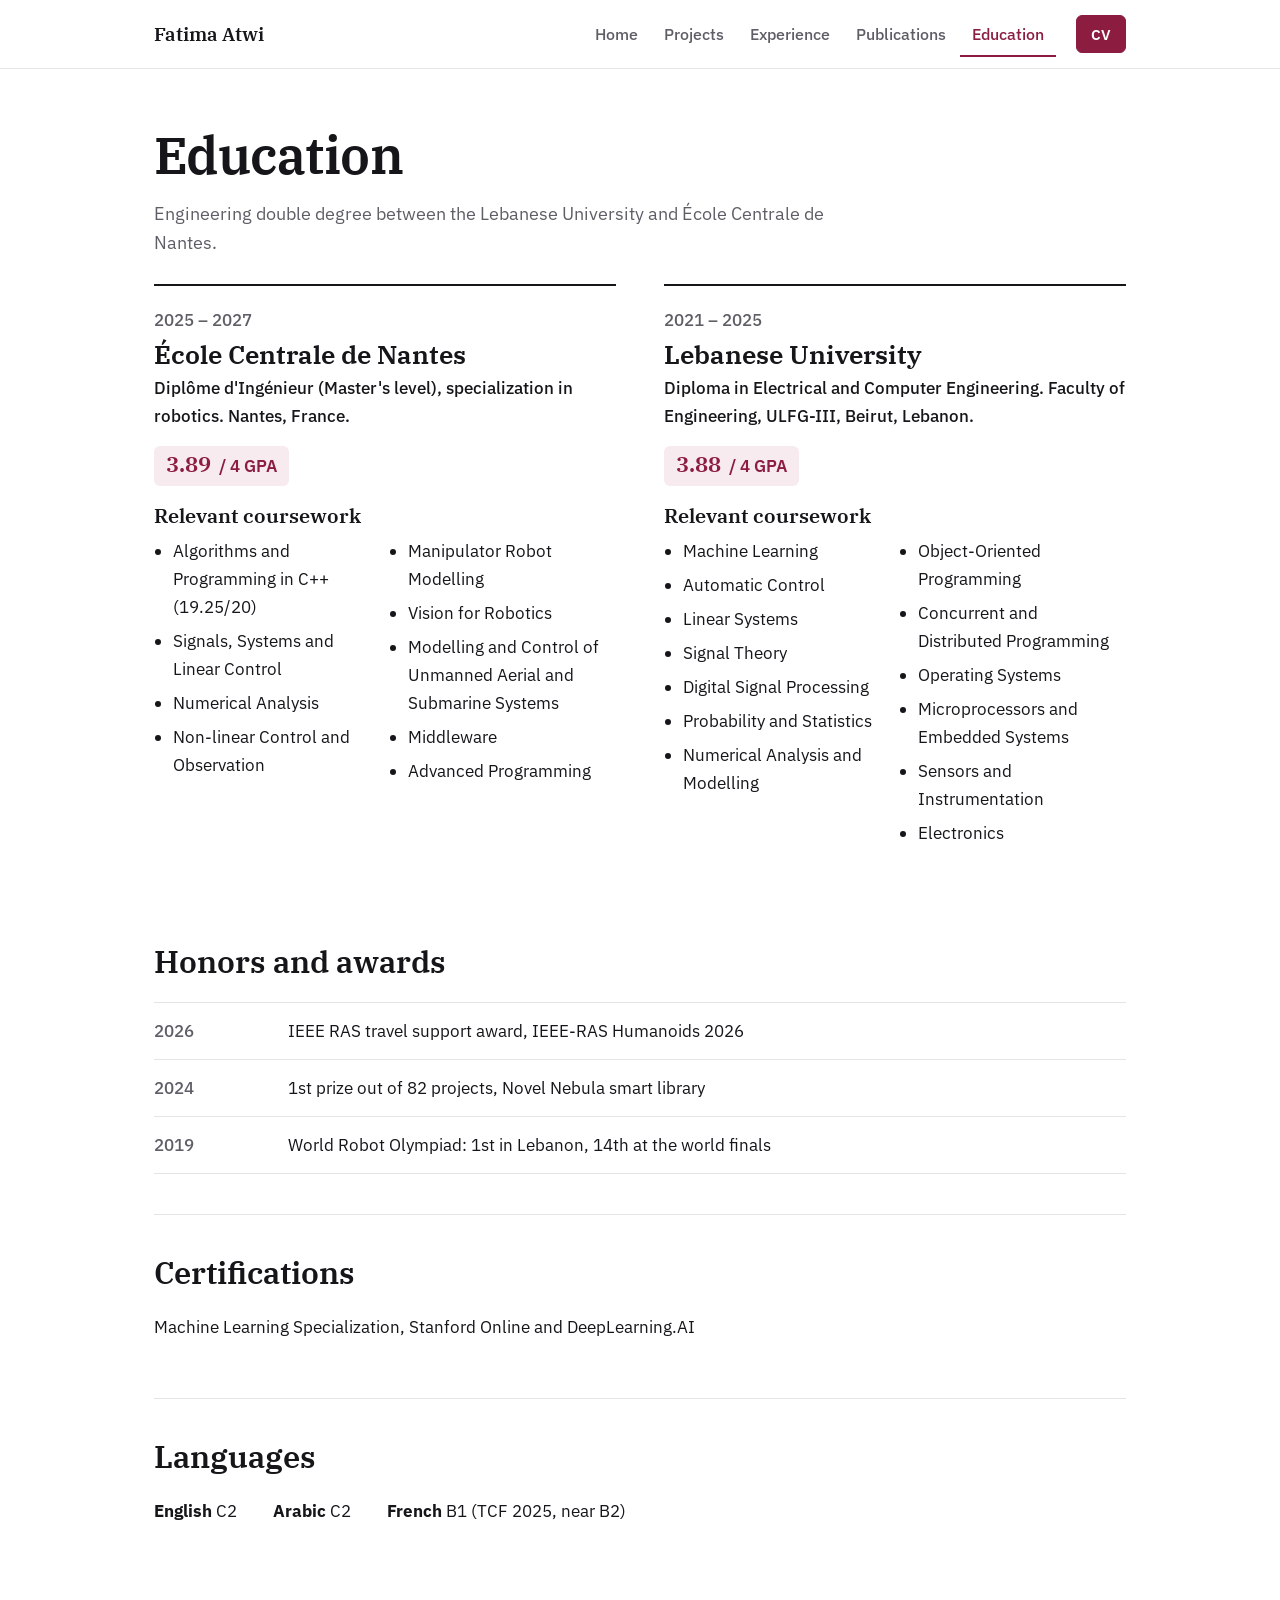
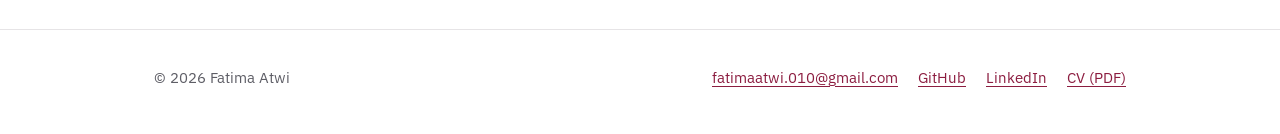
==== education.html @ 57fc87a9 "Portfolio website" ====
<!DOCTYPE html>
<html lang="en">
<head>
<meta charset="utf-8">
<meta name="viewport" content="width=device-width, initial-scale=1">
<title>Education | Fatima Atwi</title>
<meta name="description" content="Education and awards of Fatima Atwi: École Centrale de Nantes and the Lebanese University.">
<meta property="og:type" content="website">
<meta property="og:title" content="Education | Fatima Atwi">
<meta property="og:description" content="Education and awards of Fatima Atwi: École Centrale de Nantes and the Lebanese University.">
<meta property="og:url" content="https://fatima-at.github.io/education.html">
<meta property="og:image" content="https://fatima-at.github.io/assets/img/og-preview.jpg">
<meta name="twitter:card" content="summary_large_image">
<link rel="icon" href="assets/img/favicon.svg" type="image/svg+xml">
<link rel="preconnect" href="https://fonts.googleapis.com">
<link rel="preconnect" href="https://fonts.gstatic.com" crossorigin>
<link href="https://fonts.googleapis.com/css2?family=IBM+Plex+Sans:wght@400;500;600&family=IBM+Plex+Serif:wght@500;600&display=swap" rel="stylesheet">
<link rel="stylesheet" href="assets/css/style.css">
</head>
<body>
<header class="site-head">
  <div class="wrap">
    <a class="brand" href="index.html">Fatima Atwi</a>
    <nav class="nav" aria-label="Main"><a href="index.html">Home</a><a href="projects.html">Projects</a><a href="experience.html">Experience</a><a href="publications.html">Publications</a><a href="education.html" aria-current="page">Education</a></nav>
    <a class="btn btn-primary btn-small" href="assets/cv/Fatima_Atwi_CV.pdf" target="_blank" rel="noopener">CV</a>
  </div>
</header>
<main class="wrap">

<section class="page-head">
  <h1>Education</h1>
  <p>Engineering double degree between the Lebanese University and École Centrale de Nantes.</p>
</section>
<div class="edu">
  <article>
    <span class="when">2025 – 2027</span>
    <h2>École Centrale de Nantes</h2>
    <p class="degree">Diplôme d'Ingénieur (Master's level), specialization in robotics. Nantes, France.</p>
    <p class="gpa"><strong>3.89</strong> / 4 GPA</p>
    <h3>Relevant coursework</h3>
    <ul class="courses">
      <li>Algorithms and Programming in C++ (19.25/20)</li>
      <li>Signals, Systems and Linear Control</li>
      <li>Numerical Analysis</li>
      <li>Non-linear Control and Observation</li>
      <li>Manipulator Robot Modelling</li>
      <li>Vision for Robotics</li>
      <li>Modelling and Control of Unmanned Aerial and Submarine Systems</li>
      <li>Middleware</li>
      <li>Advanced Programming</li>
    </ul>
  </article>
  <article>
    <span class="when">2021 – 2025</span>
    <h2>Lebanese University</h2>
    <p class="degree">Diploma in Electrical and Computer Engineering. Faculty of Engineering, ULFG-III, Beirut, Lebanon.</p>
    <p class="gpa"><strong>3.88</strong> / 4 GPA</p>
    <h3>Relevant coursework</h3>
    <ul class="courses">
      <li>Machine Learning</li>
      <li>Automatic Control</li>
      <li>Linear Systems</li>
      <li>Signal Theory</li>
      <li>Digital Signal Processing</li>
      <li>Probability and Statistics</li>
      <li>Numerical Analysis and Modelling</li>
      <li>Object-Oriented Programming</li>
      <li>Concurrent and Distributed Programming</li>
      <li>Operating Systems</li>
      <li>Microprocessors and Embedded Systems</li>
      <li>Sensors and Instrumentation</li>
      <li>Electronics</li>
    </ul>
  </article>
</div>
<section class="block" style="margin-top:40px">
  <h2>Honors and awards</h2>
  <ul class="awards">
    <li><span class="year">2026</span><span>IEEE RAS travel support award, IEEE-RAS Humanoids 2026</span></li>
    <li><span class="year">2024</span><span>1st prize out of 82 projects, Novel Nebula smart library</span></li>
    <li><span class="year">2019</span><span>World Robot Olympiad: 1st in Lebanon, 14th at the world finals</span></li>
  </ul>
</section>
<section class="block">
  <h2>Certifications</h2>
  <p>Machine Learning Specialization, Stanford Online and DeepLearning.AI</p>
</section>
<section class="block">
  <h2>Languages</h2>
  <ul class="langs">
    <li><strong>English</strong> C2</li>
    <li><strong>Arabic</strong> C2</li>
    <li><strong>French</strong> B1 (TCF 2025, near B2)</li>
  </ul>
</section>

</main>
<footer class="site-foot">
  <div class="wrap">
    <span>&copy; <span id="year">2026</span> Fatima Atwi</span>
    <nav aria-label="Contact">
      <a data-link="email" data-link-item href="#"></a>
      <a data-link="github" data-link-item href="#">GitHub</a>
      <a data-link="linkedin" data-link-item href="#">LinkedIn</a>
      <a href="assets/cv/Fatima_Atwi_CV.pdf" target="_blank" rel="noopener">CV (PDF)</a>
    </nav>
  </div>
</footer>
<script src="assets/js/site.js"></script>
</body>
</html>
---- assets/css/style.css ----
/* Fatima Atwi, portfolio
   Palette: white ground, ink text, one burgundy accent.
   Type: IBM Plex Serif for headings, IBM Plex Sans for text. */

:root {
  --bg: #ffffff;
  --ink: #16161a;
  --muted: #5e5e66;
  --rule: #e6e4e6;
  --soft: #f7f5f6;
  --accent: #8c1d40;
  --accent-dark: #6f1633;
  --accent-soft: #f7ebef;
  --max: 1100px;
  --serif: "IBM Plex Serif", Georgia, "Times New Roman", serif;
  --sans: "IBM Plex Sans", system-ui, -apple-system, "Segoe UI", sans-serif;
}

* { box-sizing: border-box; min-width: 0; }
html { scroll-behavior: smooth; scroll-padding-top: 88px; }
body {
  margin: 0;
  background: var(--bg);
  color: var(--ink);
  font: 17px/1.65 var(--sans);
  -webkit-font-smoothing: antialiased;
  overflow-x: clip;
}
img, video, svg { max-width: 100%; display: block; }
a { color: var(--accent); text-decoration-thickness: 1px; text-underline-offset: 3px; }
a:hover { text-decoration-thickness: 2px; }
:focus-visible { outline: 2px solid var(--accent); outline-offset: 3px; border-radius: 4px; }
h1, h2, h3 { font-family: var(--serif); font-weight: 600; line-height: 1.15; margin: 0; text-wrap: balance; }
h1 { font-size: clamp(36px, 5vw, 52px); letter-spacing: -0.01em; }
h2 { font-size: clamp(25px, 3vw, 31px); }
h3 { font-size: 20px; }
p { margin: 0 0 1em; }
ul { margin: 0 0 1em; padding-left: 1.2em; }
li { margin-bottom: 0.35em; }
.wrap { max-width: var(--max); margin: 0 auto; padding-inline: max(5vw, 20px); }
.muted { color: var(--muted); }

/* Header */
.site-head { position: sticky; top: 0; z-index: 10; background: rgba(255, 255, 255, 0.96); border-bottom: 1px solid var(--rule); backdrop-filter: blur(6px); }
.site-head .wrap { display: flex; align-items: center; gap: 20px; min-height: 68px; }
.brand { font: 600 19px/1 var(--serif); color: var(--ink); text-decoration: none; margin-right: auto; white-space: nowrap; }
.nav { display: flex; gap: 2px; }
.nav a { flex: none; color: var(--muted); text-decoration: none; padding: 10px 12px; border-radius: 6px; font-weight: 500; font-size: 16px; white-space: nowrap; }
.nav a:hover { color: var(--ink); background: var(--soft); }
.nav a[aria-current="page"] { color: var(--accent); box-shadow: inset 0 -2px 0 var(--accent); border-radius: 0; }

/* Buttons */
.btn { display: inline-flex; align-items: center; justify-content: center; gap: 8px; min-height: 44px; padding: 0 20px; border-radius: 6px; border: 1.5px solid var(--accent); font: 600 16px/1 var(--sans); text-decoration: none; white-space: nowrap; cursor: pointer; }
.btn-primary { background: var(--accent); color: #fff; }
.btn-primary:hover { background: var(--accent-dark); border-color: var(--accent-dark); }
.btn-secondary { background: #fff; color: var(--accent); }
.btn-secondary:hover { background: var(--accent-soft); }
.btn-small { min-height: 38px; padding: 0 14px; font-size: 15px; }
.actions { display: flex; flex-wrap: wrap; gap: 12px; }

/* Page intro */
.page-head { padding: 56px 0 8px; }
.page-head p { font-size: 18px; color: var(--muted); max-width: 62ch; margin-top: 14px; }
section.block { padding: 40px 0; }
section.block + section.block { border-top: 1px solid var(--rule); }
.block > h2 { margin-bottom: 22px; }

/* Home hero */
.hero { display: grid; grid-template-columns: minmax(0, 1fr) minmax(0, 1.12fr); gap: 52px; align-items: center; padding: 64px 0 48px; }
.hero .role { font-size: 19px; color: var(--muted); margin: 14px 0 22px; }
.hero .lead { font-size: 18px; max-width: 50ch; }
.status { display: flex; align-items: baseline; gap: 10px; margin-top: 22px; font-weight: 500; }
.status::before { content: ""; flex: none; width: 9px; height: 9px; border-radius: 50%; background: var(--accent); transform: translateY(-1px); }

/* Media */
.media { background: var(--soft); border: 1px solid var(--rule); border-radius: 10px; overflow: hidden; }
.media video, .media img { width: 100%; height: auto; aspect-ratio: 3 / 2; object-fit: cover; background: #0e0e10; }
figure { margin: 0; }
figcaption { font-size: 14px; line-height: 1.5; color: var(--muted); margin-top: 10px; }
.fig-white img { background: #fff; padding: 14px; aspect-ratio: auto; object-fit: contain; }
figure.narrow { max-width: 560px; margin-inline: auto; }
.wide-fig, .prose + figure, .figrow + figure { margin-top: 28px; }

/* News */
.news { list-style: none; padding: 0; margin: 0; }
.news li { display: grid; grid-template-columns: 110px minmax(0, 1fr); gap: 20px; padding: 14px 0; border-top: 1px solid var(--rule); margin: 0; }
.news li:last-child { border-bottom: 1px solid var(--rule); }
.news time { color: var(--muted); font-weight: 500; white-space: nowrap; }

/* Project cards (home) */
.cards { display: grid; grid-template-columns: repeat(3, minmax(0, 1fr)); gap: 32px; }
.card { display: flex; flex-direction: column; gap: 12px; color: var(--ink); text-decoration: none; }
.card .media img { transition: transform 0.3s ease; }
.card:hover .media img { transform: scale(1.02); }
.card:hover h3 { color: var(--accent); }
.card p { color: var(--muted); font-size: 16px; margin: 0; }
.tags { display: flex; flex-wrap: wrap; gap: 6px; list-style: none; padding: 0; margin: 0; }
.tags li { font-size: 13px; font-weight: 500; color: var(--accent); background: var(--accent-soft); padding: 3px 9px; border-radius: 4px; margin: 0; }

/* Project rows (projects page) */
.proj-row { display: grid; grid-template-columns: minmax(0, 0.95fr) minmax(0, 1.05fr); gap: 40px; align-items: start; padding: 36px 0; border-top: 1px solid var(--rule); }
.proj-row:last-of-type { border-bottom: 1px solid var(--rule); }
.proj-row h3 { font-size: 23px; margin: 6px 0 12px; }
.proj-row h3 a { color: var(--ink); text-decoration: none; }
.proj-row h3 a:hover { color: var(--accent); }
.where { color: var(--muted); font-size: 15px; font-weight: 500; margin: 0; }
.proj-row .tags { margin: 14px 0 18px; }

.others { list-style: none; padding: 0; margin: 0; }
.others li { display: grid; grid-template-columns: 110px minmax(0, 1fr); gap: 24px; padding: 22px 0; border-top: 1px solid var(--rule); margin: 0; }
.others li:last-child { border-bottom: 1px solid var(--rule); }
.others .year { color: var(--muted); font-weight: 500; }
.others h3 { font-size: 19px; margin-bottom: 6px; }
.others p { margin: 0; color: var(--muted); }
.others .award { color: var(--accent); font-weight: 600; font-size: 15px; margin: 4px 0 6px; }
.others .media { margin-top: 14px; max-width: 520px; }

/* Project detail */
.crumbs { font-size: 15px; color: var(--muted); padding-top: 36px; }
.crumbs a { color: var(--muted); }
.detail-head { padding: 12px 0 0; }
.detail-head .summary { font-size: 19px; max-width: 64ch; margin-top: 16px; }
.meta { display: grid; grid-template-columns: repeat(4, minmax(0, 1fr)); gap: 20px; margin: 30px 0; padding: 18px 0; border-top: 1px solid var(--rule); border-bottom: 1px solid var(--rule); }
.meta dt { font-size: 13px; color: var(--muted); margin-bottom: 2px; }
.meta dd { margin: 0; font-size: 15px; font-weight: 500; }
.prose { max-width: 72ch; }
.prose h2 { margin: 48px 0 14px; }
.prose h3 { margin: 26px 0 8px; }
.figrow { display: grid; grid-template-columns: repeat(2, minmax(0, 1fr)); gap: 28px; margin: 28px 0; }
.wide-fig { margin: 32px 0; }
.results { display: grid; grid-template-columns: repeat(3, minmax(0, 1fr)); gap: 18px; margin: 22px 0 8px; list-style: none; padding: 0; }
.results li { border: 1px solid var(--rule); border-radius: 8px; padding: 16px 18px; margin: 0; }
.results strong { display: block; font: 600 26px/1.2 var(--serif); color: var(--accent); }
.results span { font-size: 15px; color: var(--muted); }
.next { display: flex; justify-content: space-between; gap: 20px; flex-wrap: wrap; padding: 30px 0 10px; margin-top: 48px; border-top: 1px solid var(--rule); font-weight: 500; }
.callout { background: var(--soft); border: 1px solid var(--rule); border-radius: 8px; padding: 16px 20px; margin: 22px 0; }

/* Experience */
.timeline { list-style: none; padding: 0; margin: 0; }
.timeline > li { display: grid; grid-template-columns: 170px minmax(0, 1fr); gap: 8px 36px; padding: 30px 0; border-top: 1px solid var(--rule); margin: 0; }
.timeline > li:last-child { border-bottom: 1px solid var(--rule); }
.timeline .when { color: var(--muted); font-weight: 500; white-space: nowrap; }
.timeline h3 { font-size: 22px; }
.timeline .org { font-weight: 500; margin: 4px 0 10px; }
.timeline ul { color: var(--ink); max-width: 70ch; }
.timeline .more { font-weight: 500; }

/* Publications */
.pub { border-top: 1px solid var(--rule); padding: 28px 0; }
.pub:last-of-type { border-bottom: 1px solid var(--rule); }
.pub .venue { font-weight: 600; color: var(--accent); font-size: 15px; margin-bottom: 6px; }
.pub h3 { font-size: 22px; line-height: 1.3; margin-bottom: 8px; }
.pub .authors { margin-bottom: 6px; }
.pub .actions { margin-top: 14px; }
.bib { display: none; margin-top: 14px; }
.bib.open { display: block; }
pre { background: var(--soft); border: 1px solid var(--rule); border-radius: 8px; padding: 16px; overflow-x: auto; font-size: 14px; line-height: 1.5; margin: 0 0 10px; }

/* Education */
.edu { display: grid; grid-template-columns: repeat(2, minmax(0, 1fr)); gap: 48px; }
.edu article { border-top: 2px solid var(--ink); padding-top: 20px; }
.edu .when { color: var(--muted); font-weight: 500; }
.edu h2 { font-size: 26px; margin: 6px 0 4px; }
.edu .degree { font-weight: 500; margin-bottom: 16px; }
.edu h3 { margin-bottom: 10px; }
.gpa { display: inline-flex; align-items: baseline; gap: 8px; background: var(--accent-soft); color: var(--accent); border-radius: 6px; padding: 6px 12px; font-weight: 600; margin-bottom: 18px; }
.gpa strong { font: 600 22px/1 var(--serif); }
.courses { columns: 2; column-gap: 28px; padding-left: 1.1em; }
.courses li { break-inside: avoid; }
.langs { display: flex; flex-wrap: wrap; gap: 12px 36px; list-style: none; padding: 0; margin: 0; }
.langs li { margin: 0; }

/* Footer */
.site-foot { margin-top: 64px; padding: 36px 0 44px; border-top: 1px solid var(--rule); color: var(--muted); font-size: 15px; }
.site-foot .wrap { display: flex; justify-content: space-between; gap: 20px; flex-wrap: wrap; }
.site-foot nav { display: flex; gap: 20px; flex-wrap: wrap; }

@media (max-width: 900px) {
  .hero, .proj-row { grid-template-columns: 1fr; gap: 28px; }
  .cards { grid-template-columns: 1fr 1fr; }
  .meta { grid-template-columns: 1fr 1fr; }
  .edu { grid-template-columns: 1fr; }
}
@media (max-width: 720px) {
  .site-head .wrap { flex-wrap: wrap; gap: 0 12px; padding-block: 10px; }
  .nav { order: 3; width: 100%; overflow-x: auto; margin: 6px -12px 0; }
  .cards, .figrow, .results { grid-template-columns: 1fr; }
  .timeline > li, .news li, .others li { grid-template-columns: 1fr; gap: 4px; }
  .courses { columns: 1; }
  body { font-size: 16px; }
}
@media (prefers-reduced-motion: reduce) {
  html { scroll-behavior: auto; }
  .card .media img { transition: none; }
}

/* Highlights */
.highlights { display: grid; grid-template-columns: repeat(3, minmax(0, 1fr)); gap: 16px; list-style: none; padding: 0; margin: 0; }
.highlights li { border-top: 2px solid var(--accent); padding: 14px 4px 0 0; margin: 0; font-weight: 500; line-height: 1.45; }
.highlights small { display: block; color: var(--muted); font-weight: 400; font-size: 14px; margin-top: 4px; }
.now { margin-top: 26px; color: var(--muted); max-width: 70ch; }
.now strong { color: var(--ink); font-weight: 600; }
.personal { color: var(--muted); font-size: 16px; margin-top: 14px; }

/* Skills */
.skills { display: grid; grid-template-columns: 220px minmax(0, 1fr); gap: 0; margin: 0; }
.skills dt, .skills dd { padding: 14px 0; border-top: 1px solid var(--rule); margin: 0; }
.skills dt { font-weight: 600; padding-right: 24px; }
.skills dd { color: var(--muted); }

/* Awards */
.awards { list-style: none; padding: 0; margin: 0; }
.awards li { display: grid; grid-template-columns: 110px minmax(0, 1fr); gap: 24px; padding: 14px 0; border-top: 1px solid var(--rule); margin: 0; }
.awards li:last-child { border-bottom: 1px solid var(--rule); }
.awards .year { color: var(--muted); font-weight: 500; }

/* Lab note */
.lab { display: grid; grid-template-columns: 150px minmax(0, 1fr); gap: 20px; align-items: start; background: var(--soft); border: 1px solid var(--rule); border-radius: 10px; padding: 20px 22px; margin: 36px 0 8px; max-width: 900px; }
.lab h2 { font-size: 18px; margin: 2px 0 0; }
.lab p { margin: 0; }
.lab p + p { margin-top: 8px; }

.strip img { aspect-ratio: auto; object-fit: contain; background: #0b1622; }
.card .strip-cover img { object-fit: cover; object-position: center; }

@media (max-width: 900px) {
  .highlights { grid-template-columns: 1fr 1fr; }
}
@media (max-width: 720px) {
  .highlights { grid-template-columns: 1fr; }
  .skills, .lab, .awards li { grid-template-columns: 1fr; }
  .skills dd { border-top: 0; padding-top: 0; }
  .lab { gap: 8px; }
}
.cards.two { grid-template-columns: repeat(2, minmax(0, 1fr)); }
@media (max-width: 720px) { .cards.two { grid-template-columns: 1fr; } }

.group { font: 600 16px/1.3 var(--sans); color: var(--accent); margin: 30px 0 4px; }
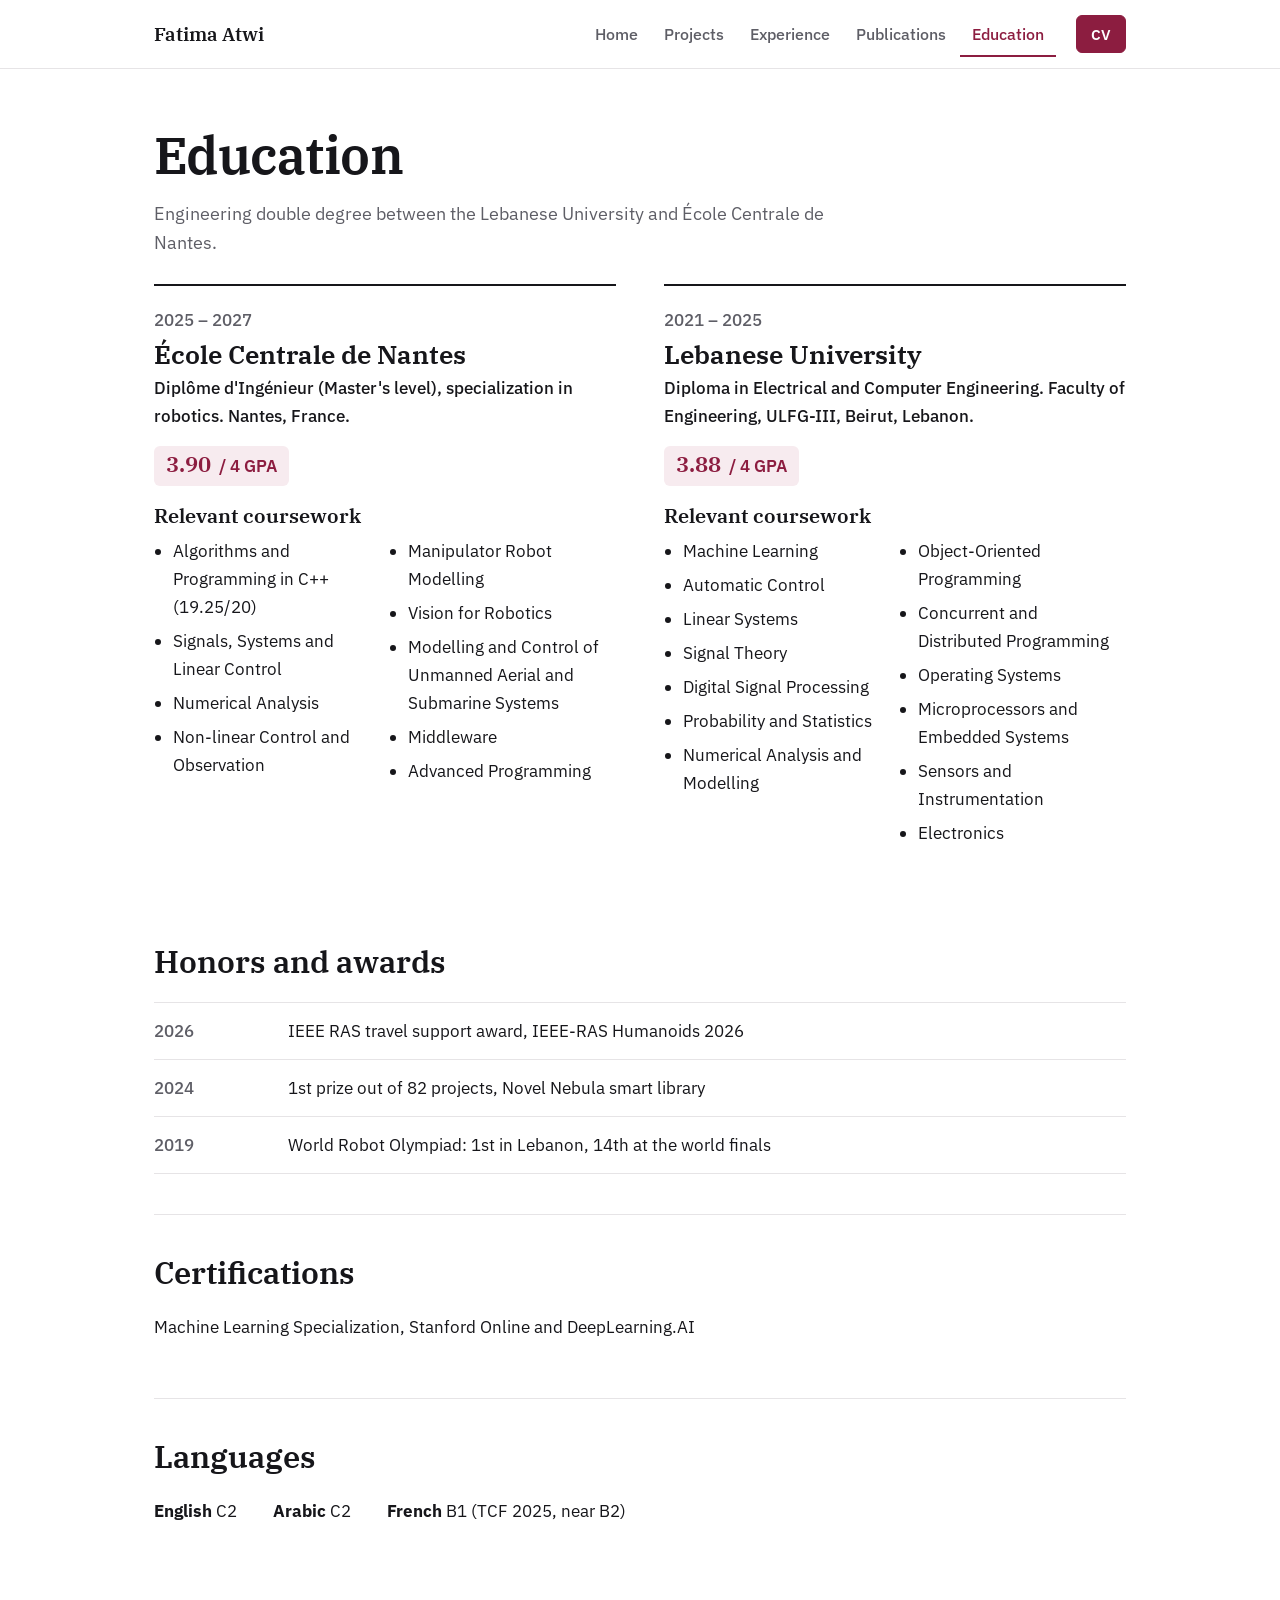
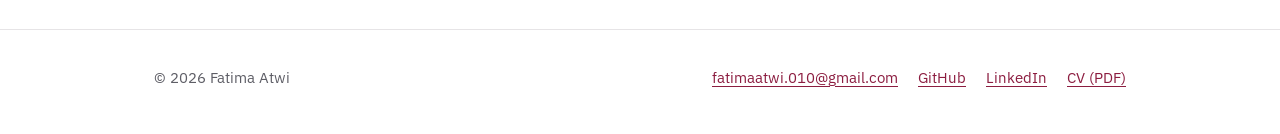
==== commit be18db73: "updated edu" ====
--- a/education.html
+++ b/education.html
@@ -36,7 +36,7 @@
     <span class="when">2025 – 2027</span>
     <h2>École Centrale de Nantes</h2>
     <p class="degree">Diplôme d'Ingénieur (Master's level), specialization in robotics. Nantes, France.</p>
-    <p class="gpa"><strong>3.89</strong> / 4 GPA</p>
+    <p class="gpa"><strong>3.90</strong> / 4 GPA</p>
     <h3>Relevant coursework</h3>
     <ul class="courses">
       <li>Algorithms and Programming in C++ (19.25/20)</li>
